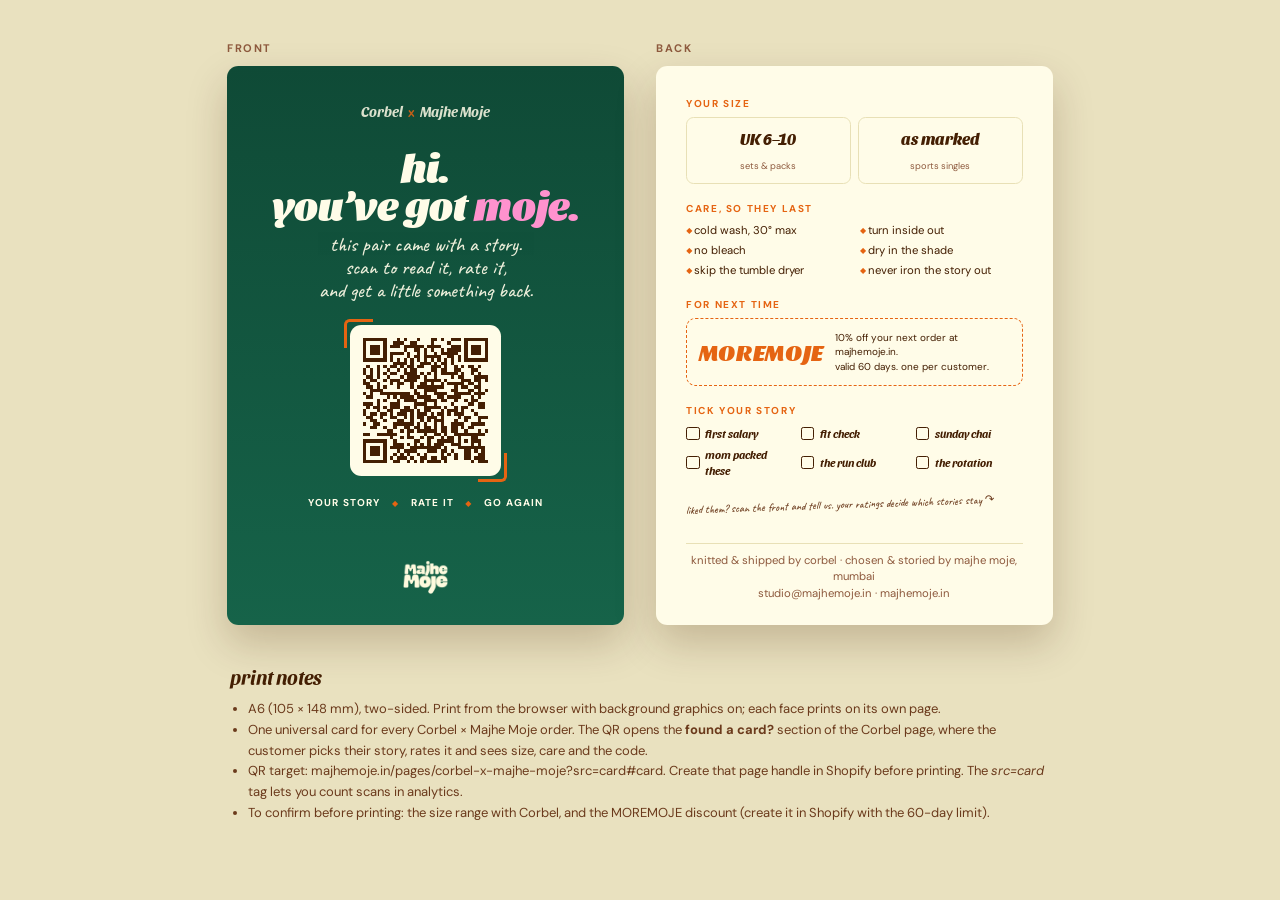
==== card.html @ ee228a07 "Add Corbel × Majhe Moje pitch kit: page, insert card, term sheet Built from the strategy Q&A: an eve" ====
<!doctype html>
<html lang="en">
<head>
  <meta charset="utf-8">
  <meta name="viewport" content="width=device-width, initial-scale=1">
  <title>Corbel × Majhe Moje | Insert Card</title>
  <link rel="stylesheet" href="assets/css/fonts.css">
  <link rel="stylesheet" href="assets/css/live.css">
  <style>
    /* A6 insert card, 105 × 148 mm, two faces. Screen: side by side. Print: one face per page. */
    body { background: #E9E1BF; padding: 40px 20px; }
    .sheet { display: flex; flex-wrap: wrap; gap: 32px; justify-content: center; }
    .face-wrap p.label { font-size: 11px; letter-spacing: .14em; text-transform: uppercase; color: var(--mm-muted); margin-bottom: 8px; font-weight: 600; }
    .face {
      width: 105mm; height: 148mm; border-radius: 3mm; overflow: hidden; position: relative;
      box-shadow: 0 18px 40px rgba(68,31,3,.22); display: flex; flex-direction: column;
    }

    /* front */
    .front { background: linear-gradient(180deg, #0f4a36 0%, var(--mm-green) 100%); color: var(--mm-cream); padding: 9mm 8mm 7mm; text-align: center; }
    .front__lock { font-family: var(--mm-font-display); font-style: italic; font-weight: 700; font-size: 11pt; opacity: .85; }
    .front__lock span { color: var(--mm-orange); font-style: normal; padding: 0 .25em; }
    .front h1 { font-family: var(--mm-font-display); font-style: italic; font-weight: 900; font-size: 30pt; line-height: .95; margin: 6mm 0 3mm; }
    .front h1 em { color: var(--mm-pink); }
    .front__hand { font-family: var(--mm-font-accent); font-size: 15pt; line-height: 1.15; color: var(--mm-cream); opacity: .92; }
    .qr { margin: 6mm auto 3mm; width: 40mm; background: var(--mm-cream); border-radius: 3mm; padding: 3.5mm; position: relative; }
    .qr img { width: 100%; }
    .qr::before, .qr::after { content: ""; position: absolute; width: 7mm; height: 7mm; border: .8mm solid var(--mm-orange); }
    .qr::before { top: -1.6mm; left: -1.6mm; border-right: 0; border-bottom: 0; border-radius: 1.5mm 0 0 0; }
    .qr::after { bottom: -1.6mm; right: -1.6mm; border-left: 0; border-top: 0; border-radius: 0 0 1.5mm 0; }
    .front__does { display: flex; justify-content: center; gap: 3mm; font-size: 7.5pt; font-weight: 700; letter-spacing: .12em; text-transform: uppercase; margin-top: 2mm; }
    .front__does span + span::before { content: "◆"; color: var(--mm-orange); margin-right: 3mm; font-size: 6pt; }
    .front__foot { margin-top: auto; }
    .front__foot img { height: 11mm; margin: 0 auto; }

    /* back */
    .back { background: var(--mm-cream); color: var(--mm-brown); padding: 8mm 8mm 6mm; }
    .back h2 { font-size: 7.5pt; letter-spacing: .16em; text-transform: uppercase; color: var(--mm-orange); font-weight: 700; margin-bottom: 1.5mm; }
    .back section + section { margin-top: 4.5mm; }
    .back p, .back li { font-size: 8.5pt; line-height: 1.45; }
    .size { display: flex; gap: 2mm; }
    .size div { flex: 1; border: .3mm solid var(--mm-line); border-radius: 2mm; padding: 2mm; text-align: center; }
    .size b { display: block; font-family: var(--mm-font-display); font-style: italic; font-weight: 800; font-size: 12pt; }
    .size span { font-size: 7pt; color: var(--mm-muted); }
    .care { list-style: none; display: grid; grid-template-columns: 1fr 1fr; gap: 1mm 3mm; }
    .care li::before { content: "◆ "; color: var(--mm-orange); font-size: 6pt; vertical-align: 1px; }
    .code { border: .5mm dashed var(--mm-orange); border-radius: 2.5mm; padding: 3mm; display: flex; align-items: center; gap: 3mm; }
    .code b { font-family: var(--mm-font-display); font-style: italic; font-weight: 900; font-size: 17pt; color: var(--mm-orange); letter-spacing: .03em; }
    .code p { font-size: 7.5pt; }
    .tick { list-style: none; display: grid; grid-template-columns: 1fr 1fr 1fr; gap: 1.2mm 2mm; }
    .tick li { font-family: var(--mm-font-display); font-style: italic; font-weight: 700; font-size: 8.5pt; display: flex; align-items: center; gap: 1.5mm; }
    .tick li::before { content: ""; width: 3mm; height: 3mm; border: .35mm solid var(--mm-brown); border-radius: .6mm; flex: 0 0 auto; }
    .rate { font-family: var(--mm-font-accent); font-size: 15pt; line-height: 1.1; color: var(--mm-brown-soft); transform: rotate(-2deg); }
    .back__foot { margin-top: auto; border-top: .3mm solid var(--mm-line); padding-top: 2.5mm; font-size: 6.8pt; color: var(--mm-muted); text-align: center; line-height: 1.5; }

    .notes { max-width: 820px; margin: 36px auto 0; font-size: 13px; color: var(--mm-brown-soft); }
    .notes h3 { font-family: var(--mm-font-display); font-style: italic; font-size: 20px; color: var(--mm-brown); margin-bottom: 6px; }
    .notes li { margin-left: 18px; }

    @media print {
      @page { size: 105mm 148mm; margin: 0; }
      body { background: none; padding: 0; }
      .sheet { display: block; }
      .face-wrap p.label, .notes { display: none; }
      .face { box-shadow: none; border-radius: 0; page-break-after: always; -webkit-print-color-adjust: exact; print-color-adjust: exact; }
    }
  </style>
</head>
<body>
  <div class="sheet">

    <div class="face-wrap">
      <p class="label">front</p>
      <div class="face front" id="front">
        <p class="front__lock">Corbel<span>×</span>Majhe Moje</p>
        <h1>hi.<br>you&rsquo;ve got <em>moje.</em></h1>
        <p class="front__hand">this pair came with a story.<br>scan to read it, rate it,<br>and get a little something back.</p>
        <div class="qr"><img src="assets/img/corbel/qr-card.svg" alt="QR code to majhemoje.in"></div>
        <p class="front__does"><span>your story</span><span>rate it</span><span>go again</span></p>
        <div class="front__foot"><img src="assets/img/mm-logo.png" alt="Majhe Moje"></div>
      </div>
    </div>

    <div class="face-wrap">
      <p class="label">back</p>
      <div class="face back" id="back">
        <section>
          <h2>your size</h2>
          <div class="size">
            <div><b>UK 6–10</b><span>sets &amp; packs</span></div>
            <div><b>as marked</b><span>sports singles</span></div>
          </div>
        </section>
        <section>
          <h2>care, so they last</h2>
          <ul class="care">
            <li>cold wash, 30° max</li>
            <li>turn inside out</li>
            <li>no bleach</li>
            <li>dry in the shade</li>
            <li>skip the tumble dryer</li>
            <li>never iron the story out</li>
          </ul>
        </section>
        <section>
          <h2>for next time</h2>
          <div class="code"><b>MOREMOJE</b><p>10% off your next order at majhemoje.in.<br>valid 60 days. one per customer.</p></div>
        </section>
        <section>
          <h2>tick your story</h2>
          <ul class="tick">
            <li>first salary</li><li>fit check</li><li>sunday chai</li>
            <li>mom packed these</li><li>the run club</li><li>the rotation</li>
          </ul>
        </section>
        <section>
          <p class="rate">liked them? scan the front and tell us. your ratings decide which stories stay ↷</p>
        </section>
        <p class="back__foot">knitted &amp; shipped by corbel · chosen &amp; storied by majhe moje, mumbai<br>studio@majhemoje.in · majhemoje.in</p>
      </div>
    </div>

  </div>

  <div class="notes">
    <h3>print notes</h3>
    <ul>
      <li>A6 (105 × 148 mm), two-sided. Print from the browser with background graphics on; each face prints on its own page.</li>
      <li>One universal card for every Corbel × Majhe Moje order. The QR opens the <b>found a card?</b> section of the Corbel page, where the customer picks their story, rates it and sees size, care and the code.</li>
      <li>QR target: majhemoje.in/pages/corbel-x-majhe-moje?src=card#card. Create that page handle in Shopify before printing. The <i>src=card</i> tag lets you count scans in analytics.</li>
      <li>To confirm before printing: the size range with Corbel, and the MOREMOJE discount (create it in Shopify with the 60-day limit).</li>
    </ul>
  </div>
</body>
</html>
---- assets/css/fonts.css ----
/* Caveat 500 normal latin-ext */
@font-face {
  font-family: 'Caveat';
  font-style: normal;
  font-weight: 500;
  font-display: swap;
  src: url(../fonts/Caveat-500-normal-latin-ext.woff2) format('woff2');
  unicode-range: U+0100-02BA, U+02BD-02C5, U+02C7-02CC, U+02CE-02D7, U+02DD-02FF, U+0304, U+0308, U+0329, U+1D00-1DBF, U+1E00-1E9F, U+1EF2-1EFF, U+2020, U+20A0-20AB, U+20AD-20C0, U+2113, U+2C60-2C7F, U+A720-A7FF;
}
/* Caveat 500 normal latin */
@font-face {
  font-family: 'Caveat';
  font-style: normal;
  font-weight: 500;
  font-display: swap;
  src: url(../fonts/Caveat-500-normal-latin.woff2) format('woff2');
  unicode-range: U+0000-00FF, U+0131, U+0152-0153, U+02BB-02BC, U+02C6, U+02DA, U+02DC, U+0304, U+0308, U+0329, U+2000-206F, U+20AC, U+2122, U+2191, U+2193, U+2212, U+2215, U+FEFF, U+FFFD;
}
/* Caveat 600 normal latin-ext */
@font-face {
  font-family: 'Caveat';
  font-style: normal;
  font-weight: 600;
  font-display: swap;
  src: url(../fonts/Caveat-600-normal-latin-ext.woff2) format('woff2');
  unicode-range: U+0100-02BA, U+02BD-02C5, U+02C7-02CC, U+02CE-02D7, U+02DD-02FF, U+0304, U+0308, U+0329, U+1D00-1DBF, U+1E00-1E9F, U+1EF2-1EFF, U+2020, U+20A0-20AB, U+20AD-20C0, U+2113, U+2C60-2C7F, U+A720-A7FF;
}
/* Caveat 600 normal latin */
@font-face {
  font-family: 'Caveat';
  font-style: normal;
  font-weight: 600;
  font-display: swap;
  src: url(../fonts/Caveat-600-normal-latin.woff2) format('woff2');
  unicode-range: U+0000-00FF, U+0131, U+0152-0153, U+02BB-02BC, U+02C6, U+02DA, U+02DC, U+0304, U+0308, U+0329, U+2000-206F, U+20AC, U+2122, U+2191, U+2193, U+2212, U+2215, U+FEFF, U+FFFD;
}
/* DM Sans 400 italic latin-ext */
@font-face {
  font-family: 'DM Sans';
  font-style: italic;
  font-weight: 400;
  font-display: swap;
  src: url(../fonts/DMSans-400-italic-latin-ext.woff2) format('woff2');
  unicode-range: U+0100-02BA, U+02BD-02C5, U+02C7-02CC, U+02CE-02D7, U+02DD-02FF, U+0304, U+0308, U+0329, U+1D00-1DBF, U+1E00-1E9F, U+1EF2-1EFF, U+2020, U+20A0-20AB, U+20AD-20C0, U+2113, U+2C60-2C7F, U+A720-A7FF;
}
/* DM Sans 400 italic latin */
@font-face {
  font-family: 'DM Sans';
  font-style: italic;
  font-weight: 400;
  font-display: swap;
  src: url(../fonts/DMSans-400-italic-latin.woff2) format('woff2');
  unicode-range: U+0000-00FF, U+0131, U+0152-0153, U+02BB-02BC, U+02C6, U+02DA, U+02DC, U+0304, U+0308, U+0329, U+2000-206F, U+20AC, U+2122, U+2191, U+2193, U+2212, U+2215, U+FEFF, U+FFFD;
}
/* DM Sans 400 normal latin-ext */
@font-face {
  font-family: 'DM Sans';
  font-style: normal;
  font-weight: 400;
  font-display: swap;
  src: url(../fonts/DMSans-400-normal-latin-ext.woff2) format('woff2');
  unicode-range: U+0100-02BA, U+02BD-02C5, U+02C7-02CC, U+02CE-02D7, U+02DD-02FF, U+0304, U+0308, U+0329, U+1D00-1DBF, U+1E00-1E9F, U+1EF2-1EFF, U+2020, U+20A0-20AB, U+20AD-20C0, U+2113, U+2C60-2C7F, U+A720-A7FF;
}
/* DM Sans 400 normal latin */
@font-face {
  font-family: 'DM Sans';
  font-style: normal;
  font-weight: 400;
  font-display: swap;
  src: url(../fonts/DMSans-400-normal-latin.woff2) format('woff2');
  unicode-range: U+0000-00FF, U+0131, U+0152-0153, U+02BB-02BC, U+02C6, U+02DA, U+02DC, U+0304, U+0308, U+0329, U+2000-206F, U+20AC, U+2122, U+2191, U+2193, U+2212, U+2215, U+FEFF, U+FFFD;
}
/* DM Sans 500 normal latin-ext */
@font-face {
  font-family: 'DM Sans';
  font-style: normal;
  font-weight: 500;
  font-display: swap;
  src: url(../fonts/DMSans-500-normal-latin-ext.woff2) format('woff2');
  unicode-range: U+0100-02BA, U+02BD-02C5, U+02C7-02CC, U+02CE-02D7, U+02DD-02FF, U+0304, U+0308, U+0329, U+1D00-1DBF, U+1E00-1E9F, U+1EF2-1EFF, U+2020, U+20A0-20AB, U+20AD-20C0, U+2113, U+2C60-2C7F, U+A720-A7FF;
}
/* DM Sans 500 normal latin */
@font-face {
  font-family: 'DM Sans';
  font-style: normal;
  font-weight: 500;
  font-display: swap;
  src: url(../fonts/DMSans-500-normal-latin.woff2) format('woff2');
  unicode-range: U+0000-00FF, U+0131, U+0152-0153, U+02BB-02BC, U+02C6, U+02DA, U+02DC, U+0304, U+0308, U+0329, U+2000-206F, U+20AC, U+2122, U+2191, U+2193, U+2212, U+2215, U+FEFF, U+FFFD;
}
/* DM Sans 700 normal latin-ext */
@font-face {
  font-family: 'DM Sans';
  font-style: normal;
  font-weight: 700;
  font-display: swap;
  src: url(../fonts/DMSans-700-normal-latin-ext.woff2) format('woff2');
  unicode-range: U+0100-02BA, U+02BD-02C5, U+02C7-02CC, U+02CE-02D7, U+02DD-02FF, U+0304, U+0308, U+0329, U+1D00-1DBF, U+1E00-1E9F, U+1EF2-1EFF, U+2020, U+20A0-20AB, U+20AD-20C0, U+2113, U+2C60-2C7F, U+A720-A7FF;
}
/* DM Sans 700 normal latin */
@font-face {
  font-family: 'DM Sans';
  font-style: normal;
  font-weight: 700;
  font-display: swap;
  src: url(../fonts/DMSans-700-normal-latin.woff2) format('woff2');
  unicode-range: U+0000-00FF, U+0131, U+0152-0153, U+02BB-02BC, U+02C6, U+02DA, U+02DC, U+0304, U+0308, U+0329, U+2000-206F, U+20AC, U+2122, U+2191, U+2193, U+2212, U+2215, U+FEFF, U+FFFD;
}
/* Lora 400 italic latin-ext */
@font-face {
  font-family: 'Lora';
  font-style: italic;
  font-weight: 400;
  font-display: swap;
  src: url(../fonts/Lora-400-italic-latin-ext.woff2) format('woff2');
  unicode-range: U+0100-02BA, U+02BD-02C5, U+02C7-02CC, U+02CE-02D7, U+02DD-02FF, U+0304, U+0308, U+0329, U+1D00-1DBF, U+1E00-1E9F, U+1EF2-1EFF, U+2020, U+20A0-20AB, U+20AD-20C0, U+2113, U+2C60-2C7F, U+A720-A7FF;
}
/* Lora 400 italic latin */
@font-face {
  font-family: 'Lora';
  font-style: italic;
  font-weight: 400;
  font-display: swap;
  src: url(../fonts/Lora-400-italic-latin.woff2) format('woff2');
  unicode-range: U+0000-00FF, U+0131, U+0152-0153, U+02BB-02BC, U+02C6, U+02DA, U+02DC, U+0304, U+0308, U+0329, U+2000-206F, U+20AC, U+2122, U+2191, U+2193, U+2212, U+2215, U+FEFF, U+FFFD;
}
/* Lora 500 italic latin-ext */
@font-face {
  font-family: 'Lora';
  font-style: italic;
  font-weight: 500;
  font-display: swap;
  src: url(../fonts/Lora-500-italic-latin-ext.woff2) format('woff2');
  unicode-range: U+0100-02BA, U+02BD-02C5, U+02C7-02CC, U+02CE-02D7, U+02DD-02FF, U+0304, U+0308, U+0329, U+1D00-1DBF, U+1E00-1E9F, U+1EF2-1EFF, U+2020, U+20A0-20AB, U+20AD-20C0, U+2113, U+2C60-2C7F, U+A720-A7FF;
}
/* Lora 500 italic latin */
@font-face {
  font-family: 'Lora';
  font-style: italic;
  font-weight: 500;
  font-display: swap;
  src: url(../fonts/Lora-500-italic-latin.woff2) format('woff2');
  unicode-range: U+0000-00FF, U+0131, U+0152-0153, U+02BB-02BC, U+02C6, U+02DA, U+02DC, U+0304, U+0308, U+0329, U+2000-206F, U+20AC, U+2122, U+2191, U+2193, U+2212, U+2215, U+FEFF, U+FFFD;
}
/* Lora 400 normal latin-ext */
@font-face {
  font-family: 'Lora';
  font-style: normal;
  font-weight: 400;
  font-display: swap;
  src: url(../fonts/Lora-400-normal-latin-ext.woff2) format('woff2');
  unicode-range: U+0100-02BA, U+02BD-02C5, U+02C7-02CC, U+02CE-02D7, U+02DD-02FF, U+0304, U+0308, U+0329, U+1D00-1DBF, U+1E00-1E9F, U+1EF2-1EFF, U+2020, U+20A0-20AB, U+20AD-20C0, U+2113, U+2C60-2C7F, U+A720-A7FF;
}
/* Lora 400 normal latin */
@font-face {
  font-family: 'Lora';
  font-style: normal;
  font-weight: 400;
  font-display: swap;
  src: url(../fonts/Lora-400-normal-latin.woff2) format('woff2');
  unicode-range: U+0000-00FF, U+0131, U+0152-0153, U+02BB-02BC, U+02C6, U+02DA, U+02DC, U+0304, U+0308, U+0329, U+2000-206F, U+20AC, U+2122, U+2191, U+2193, U+2212, U+2215, U+FEFF, U+FFFD;
}
/* Lora 500 normal latin-ext */
@font-face {
  font-family: 'Lora';
  font-style: normal;
  font-weight: 500;
  font-display: swap;
  src: url(../fonts/Lora-500-normal-latin-ext.woff2) format('woff2');
  unicode-range: U+0100-02BA, U+02BD-02C5, U+02C7-02CC, U+02CE-02D7, U+02DD-02FF, U+0304, U+0308, U+0329, U+1D00-1DBF, U+1E00-1E9F, U+1EF2-1EFF, U+2020, U+20A0-20AB, U+20AD-20C0, U+2113, U+2C60-2C7F, U+A720-A7FF;
}
/* Lora 500 normal latin */
@font-face {
  font-family: 'Lora';
  font-style: normal;
  font-weight: 500;
  font-display: swap;
  src: url(../fonts/Lora-500-normal-latin.woff2) format('woff2');
  unicode-range: U+0000-00FF, U+0131, U+0152-0153, U+02BB-02BC, U+02C6, U+02DA, U+02DC, U+0304, U+0308, U+0329, U+2000-206F, U+20AC, U+2122, U+2191, U+2193, U+2212, U+2215, U+FEFF, U+FFFD;
}
/* Sansita 700 italic latin-ext */
@font-face {
  font-family: 'Sansita';
  font-style: italic;
  font-weight: 700;
  font-display: swap;
  src: url(../fonts/Sansita-700-italic-latin-ext.woff2) format('woff2');
  unicode-range: U+0100-02BA, U+02BD-02C5, U+02C7-02CC, U+02CE-02D7, U+02DD-02FF, U+0304, U+0308, U+0329, U+1D00-1DBF, U+1E00-1E9F, U+1EF2-1EFF, U+2020, U+20A0-20AB, U+20AD-20C0, U+2113, U+2C60-2C7F, U+A720-A7FF;
}
/* Sansita 700 italic latin */
@font-face {
  font-family: 'Sansita';
  font-style: italic;
  font-weight: 700;
  font-display: swap;
  src: url(../fonts/Sansita-700-italic-latin.woff2) format('woff2');
  unicode-range: U+0000-00FF, U+0131, U+0152-0153, U+02BB-02BC, U+02C6, U+02DA, U+02DC, U+0304, U+0308, U+0329, U+2000-206F, U+20AC, U+2122, U+2191, U+2193, U+2212, U+2215, U+FEFF, U+FFFD;
}
/* Sansita 800 italic latin-ext */
@font-face {
  font-family: 'Sansita';
  font-style: italic;
  font-weight: 800;
  font-display: swap;
  src: url(../fonts/Sansita-800-italic-latin-ext.woff2) format('woff2');
  unicode-range: U+0100-02BA, U+02BD-02C5, U+02C7-02CC, U+02CE-02D7, U+02DD-02FF, U+0304, U+0308, U+0329, U+1D00-1DBF, U+1E00-1E9F, U+1EF2-1EFF, U+2020, U+20A0-20AB, U+20AD-20C0, U+2113, U+2C60-2C7F, U+A720-A7FF;
}
/* Sansita 800 italic latin */
@font-face {
  font-family: 'Sansita';
  font-style: italic;
  font-weight: 800;
  font-display: swap;
  src: url(../fonts/Sansita-800-italic-latin.woff2) format('woff2');
  unicode-range: U+0000-00FF, U+0131, U+0152-0153, U+02BB-02BC, U+02C6, U+02DA, U+02DC, U+0304, U+0308, U+0329, U+2000-206F, U+20AC, U+2122, U+2191, U+2193, U+2212, U+2215, U+FEFF, U+FFFD;
}
/* Sansita 700 normal latin-ext */
@font-face {
  font-family: 'Sansita';
  font-style: normal;
  font-weight: 700;
  font-display: swap;
  src: url(../fonts/Sansita-700-normal-latin-ext.woff2) format('woff2');
  unicode-range: U+0100-02BA, U+02BD-02C5, U+02C7-02CC, U+02CE-02D7, U+02DD-02FF, U+0304, U+0308, U+0329, U+1D00-1DBF, U+1E00-1E9F, U+1EF2-1EFF, U+2020, U+20A0-20AB, U+20AD-20C0, U+2113, U+2C60-2C7F, U+A720-A7FF;
}
/* Sansita 700 normal latin */
@font-face {
  font-family: 'Sansita';
  font-style: normal;
  font-weight: 700;
  font-display: swap;
  src: url(../fonts/Sansita-700-normal-latin.woff2) format('woff2');
  unicode-range: U+0000-00FF, U+0131, U+0152-0153, U+02BB-02BC, U+02C6, U+02DA, U+02DC, U+0304, U+0308, U+0329, U+2000-206F, U+20AC, U+2122, U+2191, U+2193, U+2212, U+2215, U+FEFF, U+FFFD;
}
/* Sansita 800 normal latin-ext */
@font-face {
  font-family: 'Sansita';
  font-style: normal;
  font-weight: 800;
  font-display: swap;
  src: url(../fonts/Sansita-800-normal-latin-ext.woff2) format('woff2');
  unicode-range: U+0100-02BA, U+02BD-02C5, U+02C7-02CC, U+02CE-02D7, U+02DD-02FF, U+0304, U+0308, U+0329, U+1D00-1DBF, U+1E00-1E9F, U+1EF2-1EFF, U+2020, U+20A0-20AB, U+20AD-20C0, U+2113, U+2C60-2C7F, U+A720-A7FF;
}
/* Sansita 800 normal latin */
@font-face {
  font-family: 'Sansita';
  font-style: normal;
  font-weight: 800;
  font-display: swap;
  src: url(../fonts/Sansita-800-normal-latin.woff2) format('woff2');
  unicode-range: U+0000-00FF, U+0131, U+0152-0153, U+02BB-02BC, U+02C6, U+02DA, U+02DC, U+0304, U+0308, U+0329, U+2000-206F, U+20AC, U+2122, U+2191, U+2193, U+2212, U+2215, U+FEFF, U+FFFD;
}

/* Sansita 900 italic latin-ext */
@font-face {
  font-family: 'Sansita';
  font-style: italic;
  font-weight: 900;
  font-display: swap;
  src: url(../fonts/Sansita-900-italic-latin-ext.woff2) format('woff2');
  unicode-range: U+0100-02BA, U+02BD-02C5, U+02C7-02CC, U+02CE-02D7, U+02DD-02FF, U+0304, U+0308, U+0329, U+1D00-1DBF, U+1E00-1E9F, U+1EF2-1EFF, U+2020, U+20A0-20AB, U+20AD-20C0, U+2113, U+2C60-2C7F, U+A720-A7FF;
}
/* Sansita 900 italic latin */
@font-face {
  font-family: 'Sansita';
  font-style: italic;
  font-weight: 900;
  font-display: swap;
  src: url(../fonts/Sansita-900-italic-latin.woff2) format('woff2');
  unicode-range: U+0000-00FF, U+0131, U+0152-0153, U+02BB-02BC, U+02C6, U+02DA, U+02DC, U+0304, U+0308, U+0329, U+2000-206F, U+20AC, U+2122, U+2191, U+2193, U+2212, U+2215, U+FEFF, U+FFFD;
}
/* Sansita 900 normal latin-ext */
@font-face {
  font-family: 'Sansita';
  font-style: normal;
  font-weight: 900;
  font-display: swap;
  src: url(../fonts/Sansita-900-normal-latin-ext.woff2) format('woff2');
  unicode-range: U+0100-02BA, U+02BD-02C5, U+02C7-02CC, U+02CE-02D7, U+02DD-02FF, U+0304, U+0308, U+0329, U+1D00-1DBF, U+1E00-1E9F, U+1EF2-1EFF, U+2020, U+20A0-20AB, U+20AD-20C0, U+2113, U+2C60-2C7F, U+A720-A7FF;
}
/* Sansita 900 normal latin */
@font-face {
  font-family: 'Sansita';
  font-style: normal;
  font-weight: 900;
  font-display: swap;
  src: url(../fonts/Sansita-900-normal-latin.woff2) format('woff2');
  unicode-range: U+0000-00FF, U+0131, U+0152-0153, U+02BB-02BC, U+02C6, U+02DA, U+02DC, U+0304, U+0308, U+0329, U+2000-206F, U+20AC, U+2122, U+2191, U+2193, U+2212, U+2215, U+FEFF, U+FFFD;
}
---- assets/css/live.css ----
/* ============================================================
   majhe moje — live-site component system
   mirrors the mm_* sections on majhemoje.in (header strip,
   marquee, drops cards, manifesto, footer) so new sections
   drop into the current theme without looking bolted on.
   ============================================================ */

:root {
  --mm-cream: #FFFCE8;
  --mm-cream-deep: #F5EFC9;
  --mm-brown: #441F03;
  --mm-brown-soft: #6B3A1C;
  --mm-muted: #8E5A3E;
  --mm-orange: #E56412;
  --mm-orange-deep: #C9560F;
  --mm-green: #166349;
  --mm-pink: #FF92CE;
  --mm-line: #E8E0B6;
  --mm-font-display: 'Sansita', Georgia, serif;
  --mm-font-body: 'DM Sans', system-ui, sans-serif;
  --mm-font-editorial: 'Lora', Georgia, serif;
  --mm-font-accent: 'Caveat', cursive;
}

* { box-sizing: border-box; margin: 0; padding: 0; }
html { scroll-behavior: smooth; }
body {
  background: var(--mm-cream);
  color: var(--mm-brown);
  font-family: var(--mm-font-body);
  font-size: 15px;
  line-height: 1.6;
  -webkit-font-smoothing: antialiased;
}
img { display: block; max-width: 100%; }
a { color: inherit; }
button { font: inherit; }
.visually-hidden { position: absolute; width: 1px; height: 1px; clip-path: inset(50%); overflow: hidden; white-space: nowrap; }

/* ---------- marquee ---------- */
.mm-mq { background: var(--mm-orange); overflow: hidden; padding: 12px 0; white-space: nowrap; }
.mm-mq--brown { background: var(--mm-brown); }
.mm-mq__inner { display: inline-flex; gap: 40px; animation: mm-scroll 40s linear infinite; }
.mm-mq span { font-family: var(--mm-font-display); font-style: italic; font-weight: 700; font-size: 17px; color: var(--mm-cream); opacity: .88; }
.mm-mq .mm-dot { opacity: .3; font-style: normal; font-size: 10px; align-self: center; }
@keyframes mm-scroll { from { transform: translateX(0); } to { transform: translateX(-50%); } }

/* ---------- header ---------- */
.mm-head { background: var(--mm-green); position: sticky; top: 0; z-index: 50; }
.mm-head__bar { display: flex; align-items: center; justify-content: space-between; padding: 10px 32px; }
.mm-head__logo img { height: 46px; width: auto; }
.mm-head__icons { display: flex; gap: 18px; color: var(--mm-cream); font-size: 13px; font-weight: 600; letter-spacing: .06em; }
.mm-head__icons a { text-decoration: none; opacity: .85; }
.mm-head__bag b { background: var(--mm-orange); border-radius: 99px; padding: 0 7px; margin-left: 4px; }
.mm-nav-strip { display: flex; justify-content: center; gap: 34px; background: var(--mm-brown); padding: 0 16px; overflow-x: auto; scrollbar-width: none; }
.mm-nav-strip::-webkit-scrollbar { display: none; }
.mm-nav-strip a {
  flex: 0 0 auto; padding: 12px 0 10px; font-size: 11.5px; font-weight: 600; letter-spacing: .11em;
  text-transform: uppercase; color: rgba(255,252,232,.62); text-decoration: none;
  border-bottom: 2px solid transparent; white-space: nowrap; transition: color 130ms, border-color 130ms;
}
.mm-nav-strip a:hover { color: var(--mm-cream); }
.mm-nav-strip a.is-active { color: var(--mm-orange); border-bottom-color: var(--mm-orange); }
.mm-nav-strip a .x { font-family: var(--mm-font-display); font-style: italic; text-transform: none; font-size: 13px; }

/* ---------- buttons ---------- */
.mm-btn {
  display: inline-block; padding: 13px 26px; border-radius: 99px; font-weight: 700; font-size: 14px;
  text-decoration: none; border: 2px solid transparent; cursor: pointer; transition: background 150ms, transform 120ms;
}
.mm-btn:hover { transform: translateY(-1px); }
.mm-btn--orange { background: var(--mm-orange); color: var(--mm-cream); }
.mm-btn--orange:hover { background: var(--mm-orange-deep); }
.mm-btn--ghost { border-color: var(--mm-cream); color: var(--mm-cream); }
.mm-btn--brown { background: var(--mm-brown); color: var(--mm-cream); }

/* ---------- section heads ---------- */
.mm-eyebrow { font-size: 11px; letter-spacing: .18em; text-transform: uppercase; color: var(--mm-orange); font-weight: 600; }
.mm-title { font-family: var(--mm-font-display); font-style: italic; font-weight: 900; font-size: clamp(28px, 3vw, 38px); line-height: 1.05; color: var(--mm-brown); }
.mm-sub { color: var(--mm-brown-soft); max-width: 56ch; }

/* ---------- product card (mm-hd) ---------- */
.mm-hd { padding: 20px 0 40px; }
.mm-hd__head { display: flex; align-items: baseline; justify-content: space-between; gap: 16px; margin-bottom: 18px; padding: 0 32px; }
.mm-hd__va { font-size: 14px; color: var(--mm-brown-soft); font-weight: 500; text-decoration: none; }
.mm-hd__scroll { display: flex; overflow-x: auto; gap: 14px; padding: 4px 32px 12px; scroll-padding: 0 32px; scroll-snap-type: x proximity; scrollbar-width: none; }
.mm-hd__scroll::-webkit-scrollbar { display: none; }
.mm-hd__card { flex: 0 0 calc(25% - 10.5px); scroll-snap-align: start; min-width: 0; transition: transform 200ms cubic-bezier(.22,.61,.36,1); }
.mm-hd__card:hover { transform: translateY(-4px); }
.mm-hd__img { border-radius: 12px; overflow: hidden; aspect-ratio: 3/4; position: relative; background: var(--mm-cream-deep); box-shadow: 0 2px 6px rgba(68,31,3,.07); transition: box-shadow 200ms; }
.mm-hd__card:hover .mm-hd__img { box-shadow: 0 12px 32px rgba(68,31,3,.13); }
.mm-hd__img img { position: absolute; inset: 0; width: 100%; height: 100%; object-fit: cover; }
.mm-hd__badge {
  position: absolute; top: 10px; right: 10px; z-index: 2; width: 50px; height: 50px; border-radius: 50%;
  display: flex; align-items: center; justify-content: center; text-align: center;
  font-family: var(--mm-font-display); font-style: italic; font-weight: 800; font-size: 9px;
  text-transform: uppercase; letter-spacing: .04em; line-height: 1.2;
  border: 2px solid rgba(255,255,255,.38); box-shadow: 0 3px 0 rgba(68,31,3,.18), 0 6px 14px rgba(68,31,3,.12);
}
.mm-hd__badge--new  { background: var(--mm-orange); color: var(--mm-cream); transform: rotate(-8deg); }
.mm-hd__badge--sale { background: var(--mm-green); color: var(--mm-cream); transform: rotate(-6deg); }
.mm-hd__badge--ltd  { background: var(--mm-pink); color: var(--mm-brown); transform: rotate(-6deg); }
.mm-hd__body { padding: 10px 2px 0; }
.mm-hd__chapter { font-size: 10px; color: var(--mm-muted); letter-spacing: .04em; margin-bottom: 2px; }
.mm-hd__name { font-family: var(--mm-font-display); font-style: italic; font-weight: 700; font-size: 17px; line-height: 1.15; margin-bottom: 5px; }
.mm-hd__prices { display: flex; align-items: center; gap: 6px; flex-wrap: wrap; }
.mm-hd__price { font-weight: 700; font-size: 15px; }
.mm-hd__compare { font-size: 12px; color: #9E7060; text-decoration: line-through; }
.mm-hd__pct { font-size: 10.5px; font-weight: 700; color: var(--mm-green); background: rgba(22,99,73,.1); padding: 1px 6px; border-radius: 99px; }
.mm-hd__atc {
  display: block; width: 100%; margin-top: 10px; padding: 9px 0; border-radius: 99px; border: none; cursor: pointer;
  background: var(--mm-brown); color: var(--mm-cream); font-weight: 600; font-size: 13px; transition: background 150ms, transform 100ms;
}
.mm-hd__atc:hover { background: #2d1402; transform: translateY(-1px); }

/* packshots on white: blend onto cream + crop the maker's caption bar */
.mm-hd__img--packshot img {
  inset: auto; top: 52%; left: 50%; width: 84%; height: auto; object-fit: initial;
  transform: translate(-50%, -50%); clip-path: inset(0 0 9.5% 0);
  filter: brightness(1.06) contrast(1.04); mix-blend-mode: multiply;
}

/* ---------- add-to-bag drawer ---------- */
.mm-hd-overlay { position: fixed; inset: 0; background: rgba(68,31,3,.48); z-index: 9999; display: flex; align-items: flex-end; justify-content: center; opacity: 0; pointer-events: none; transition: opacity 220ms; }
.mm-hd-overlay.is-open { opacity: 1; pointer-events: all; }
.mm-hd-drawer { background: var(--mm-cream); border-radius: 20px 20px 0 0; padding: 20px 24px 40px; width: 100%; max-width: 480px; transform: translateY(100%); transition: transform 300ms cubic-bezier(.22,.61,.36,1); }
.mm-hd-overlay.is-open .mm-hd-drawer { transform: translateY(0); }
.mm-hd-drawer__drag { width: 36px; height: 4px; background: rgba(68,31,3,.15); border-radius: 2px; margin: 0 auto 18px; }
.mm-hd-drawer__head { display: flex; justify-content: space-between; align-items: flex-start; margin-bottom: 16px; }
.mm-hd-drawer__name { font-family: var(--mm-font-display); font-style: italic; font-weight: 800; font-size: 21px; line-height: 1.1; }
.mm-hd-drawer__price { font-weight: 600; color: var(--mm-brown-soft); }
.mm-hd-drawer__close { background: none; border: 1.5px solid rgba(68,31,3,.18); border-radius: 99px; width: 30px; height: 30px; cursor: pointer; color: var(--mm-brown-soft); }
.mm-hd-drawer__label { font-size: 10px; font-weight: 600; letter-spacing: .14em; text-transform: uppercase; color: var(--mm-muted); margin-bottom: 10px; }
.mm-hd-drawer__sizes { display: flex; flex-wrap: wrap; gap: 8px; margin-bottom: 18px; }
.mm-hd-drawer__pill { padding: 8px 20px; border-radius: 99px; border: 1.5px solid rgba(68,31,3,.2); background: transparent; color: var(--mm-brown-soft); font-size: 13px; font-weight: 500; cursor: pointer; }
.mm-hd-drawer__pill.is-on { background: var(--mm-brown); color: var(--mm-cream); border-color: var(--mm-brown); }
.mm-hd-drawer__add { display: block; width: 100%; padding: 14px 0; border-radius: 99px; background: var(--mm-orange); color: var(--mm-cream); font-weight: 700; font-size: 15px; border: none; cursor: pointer; }
.mm-hd-drawer__add[disabled] { background: rgba(68,31,3,.1); color: var(--mm-muted); cursor: not-allowed; }
.mm-hd-drawer__msg { text-align: center; margin-top: 10px; font-size: 13px; min-height: 18px; color: var(--mm-green); font-weight: 600; }
.mm-hd-drawer__ship { font-size: 12px; color: var(--mm-muted); margin-bottom: 14px; }

/* ---------- manifesto-style band ---------- */
.mm-manifesto { background: var(--mm-brown); color: var(--mm-cream); padding: 88px 48px; position: relative; overflow: hidden; }
.mm-manifesto__inner { max-width: 1200px; margin: 0 auto; display: grid; grid-template-columns: 1fr 1fr; gap: 64px; align-items: center; position: relative; z-index: 1; }
.mm-manifesto__quote { font-family: var(--mm-font-editorial); font-style: italic; font-size: clamp(26px, 3.5vw, 42px); line-height: 1.15; margin: 18px 0 20px; }
.mm-manifesto__attr { font-family: var(--mm-font-accent); font-size: 30px; color: var(--mm-pink); transform: rotate(-3deg); display: inline-block; }
.mm-manifesto__values { display: grid; grid-template-columns: 1fr 1fr; gap: 20px; }
.mm-manifesto__value { border: 1.5px solid var(--mm-orange); border-radius: 18px; padding: 20px 22px; }
.mm-manifesto__value-word { font-family: var(--mm-font-display); font-weight: 600; font-size: 32px; color: var(--mm-orange); line-height: 1; }
.mm-manifesto__value-sub { font-size: 14px; opacity: .85; margin-top: 6px; }
.mm-manifesto__deco { position: absolute; top: 24px; right: 64px; font-family: var(--mm-font-display); font-weight: 900; font-size: 220px; color: var(--mm-orange); opacity: .18; line-height: 1; pointer-events: none; }

/* ---------- footer ---------- */
.mm-footer { background: var(--mm-brown); color: var(--mm-cream); }
.mm-footer__main { max-width: 1280px; margin: 0 auto; padding: 64px 52px 48px; display: grid; grid-template-columns: 260px repeat(3, 1fr); gap: 40px; }
.mm-footer__logo { height: 64px; width: auto; margin-bottom: 12px; }
.mm-footer__tagline { font-family: var(--mm-font-accent); font-weight: 500; color: var(--mm-pink); font-size: 26px; line-height: 1.1; margin-bottom: 20px; transform: rotate(-2deg); display: inline-block; }
.mm-footer__contact { font-size: 13px; line-height: 2; color: rgba(255,252,232,.62); }
.mm-footer__contact a { text-decoration: none; }
.mm-footer__est { font-size: 11px; letter-spacing: .1em; text-transform: uppercase; color: rgba(255,252,232,.38); margin-top: 8px; }
.mm-footer__col-head { font-size: 10.5px; font-weight: 700; letter-spacing: .16em; text-transform: uppercase; color: var(--mm-orange); margin-bottom: 20px; }
.mm-footer__link { display: block; font-size: 14px; line-height: 2.1; color: rgba(255,252,232,.72); text-decoration: none; }
.mm-footer__link:hover { color: var(--mm-cream); }
.mm-footer__bottom { max-width: 1280px; margin: 0 auto; padding: 20px 52px 28px; display: flex; justify-content: space-between; gap: 12px; border-top: 1px solid rgba(255,252,232,.08); font-size: 12px; color: rgba(255,252,232,.38); }

/* ---------- reveal ---------- */
.js .mm-reveal { opacity: 0; transform: translateY(28px); transition: opacity .65s cubic-bezier(.22,.61,.36,1), transform .65s cubic-bezier(.22,.61,.36,1); }
.js .mm-reveal.is-visible { opacity: 1; transform: none; }

/* ---------- responsive ---------- */
@media (max-width: 1024px) { .mm-hd__card { flex: 0 0 calc(33.333% - 9.5px); } }
@media (max-width: 900px) {
  .mm-manifesto { padding: 56px 24px; }
  .mm-manifesto__inner { grid-template-columns: 1fr; gap: 40px; }
  .mm-manifesto__deco { display: none; }
}
@media (max-width: 767px) {
  .mm-footer__main { grid-template-columns: 1fr 1fr; padding: 40px 20px 32px; gap: 28px; }
  .mm-footer__brand { grid-column: 1 / -1; }
  .mm-footer__bottom { padding: 16px 20px 28px; flex-direction: column; }
  .mm-nav-strip { justify-content: flex-start; gap: 24px; }
}
@media (max-width: 600px) {
  .mm-head__bar { padding: 8px 16px; }
  .mm-head__logo img { height: 38px; }
  .mm-hd { padding: 14px 0 28px; }
  .mm-hd__head { padding: 0 16px; }
  .mm-hd__scroll { padding: 4px 16px 10px; scroll-padding: 0 16px; gap: 10px; }
  .mm-hd__card { flex: 0 0 calc(50% - 5px); }
  .mm-hd__name { font-size: 15px; }
  .mm-manifesto__values { gap: 12px; }
  .mm-manifesto__value { padding: 16px; }
  .mm-manifesto__value-word { font-size: 24px; }
}
@media (prefers-reduced-motion: reduce) {
  .mm-mq__inner { animation: none; }
  .js .mm-reveal, .js .mm-reveal.is-visible { opacity: 1; transform: none; transition: none; }
}
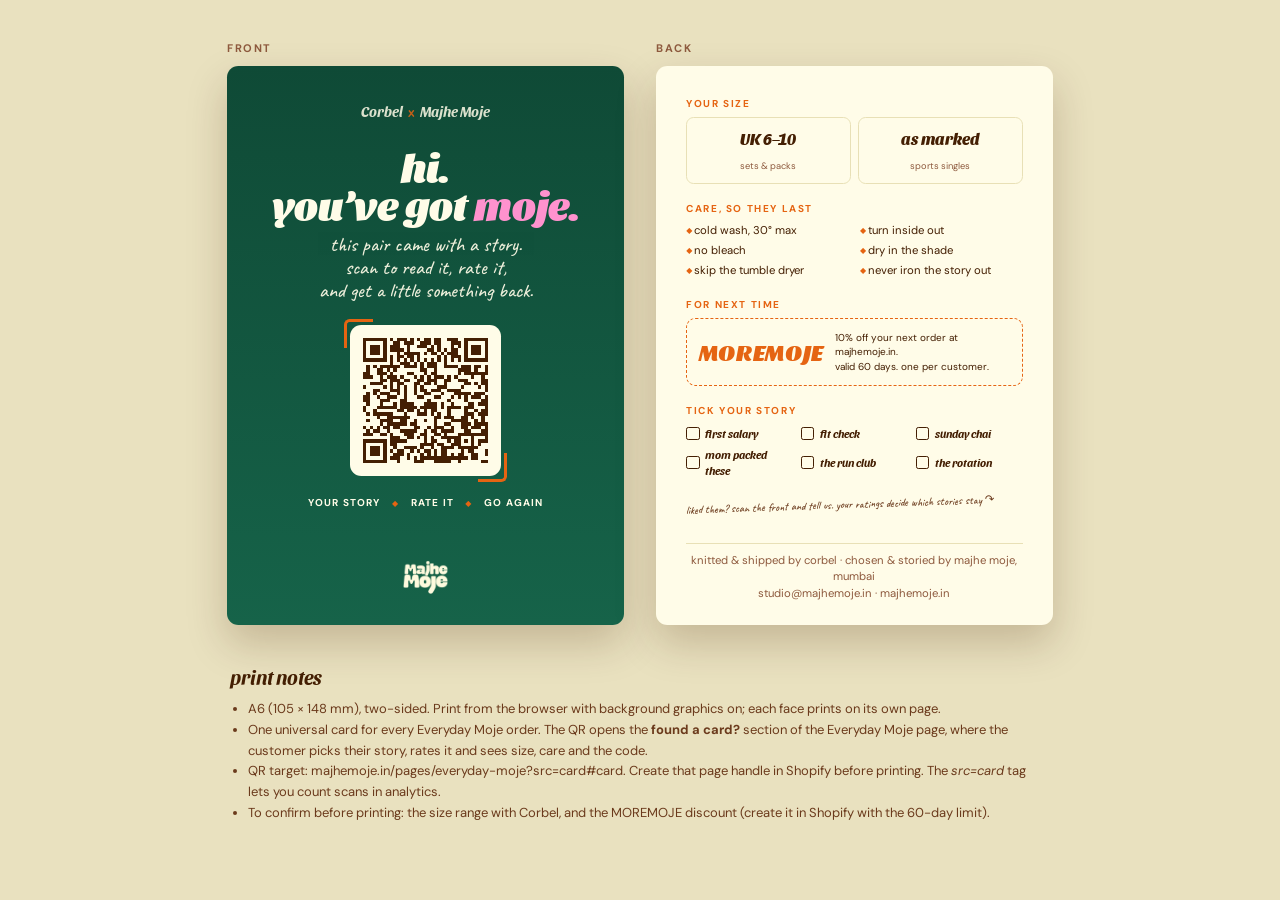
==== commit aca075da: "Rebuild as Everyday Moje with the full Corbel catalogue - The nav item is now "Everyday Moje"; the p" ====
--- a/card.html
+++ b/card.html
@@ -3,7 +3,7 @@
 <head>
   <meta charset="utf-8">
   <meta name="viewport" content="width=device-width, initial-scale=1">
-  <title>Corbel × Majhe Moje | Insert Card</title>
+  <title>Everyday Moje | Insert Card</title>
   <link rel="stylesheet" href="assets/css/fonts.css">
   <link rel="stylesheet" href="assets/css/live.css">
   <style>
@@ -126,8 +126,8 @@
     <h3>print notes</h3>
     <ul>
       <li>A6 (105 × 148 mm), two-sided. Print from the browser with background graphics on; each face prints on its own page.</li>
-      <li>One universal card for every Corbel × Majhe Moje order. The QR opens the <b>found a card?</b> section of the Corbel page, where the customer picks their story, rates it and sees size, care and the code.</li>
-      <li>QR target: majhemoje.in/pages/corbel-x-majhe-moje?src=card#card. Create that page handle in Shopify before printing. The <i>src=card</i> tag lets you count scans in analytics.</li>
+      <li>One universal card for every Everyday Moje order. The QR opens the <b>found a card?</b> section of the Everyday Moje page, where the customer picks their story, rates it and sees size, care and the code.</li>
+      <li>QR target: majhemoje.in/pages/everyday-moje?src=card#card. Create that page handle in Shopify before printing. The <i>src=card</i> tag lets you count scans in analytics.</li>
       <li>To confirm before printing: the size range with Corbel, and the MOREMOJE discount (create it in Shopify with the 60-day limit).</li>
     </ul>
   </div>
